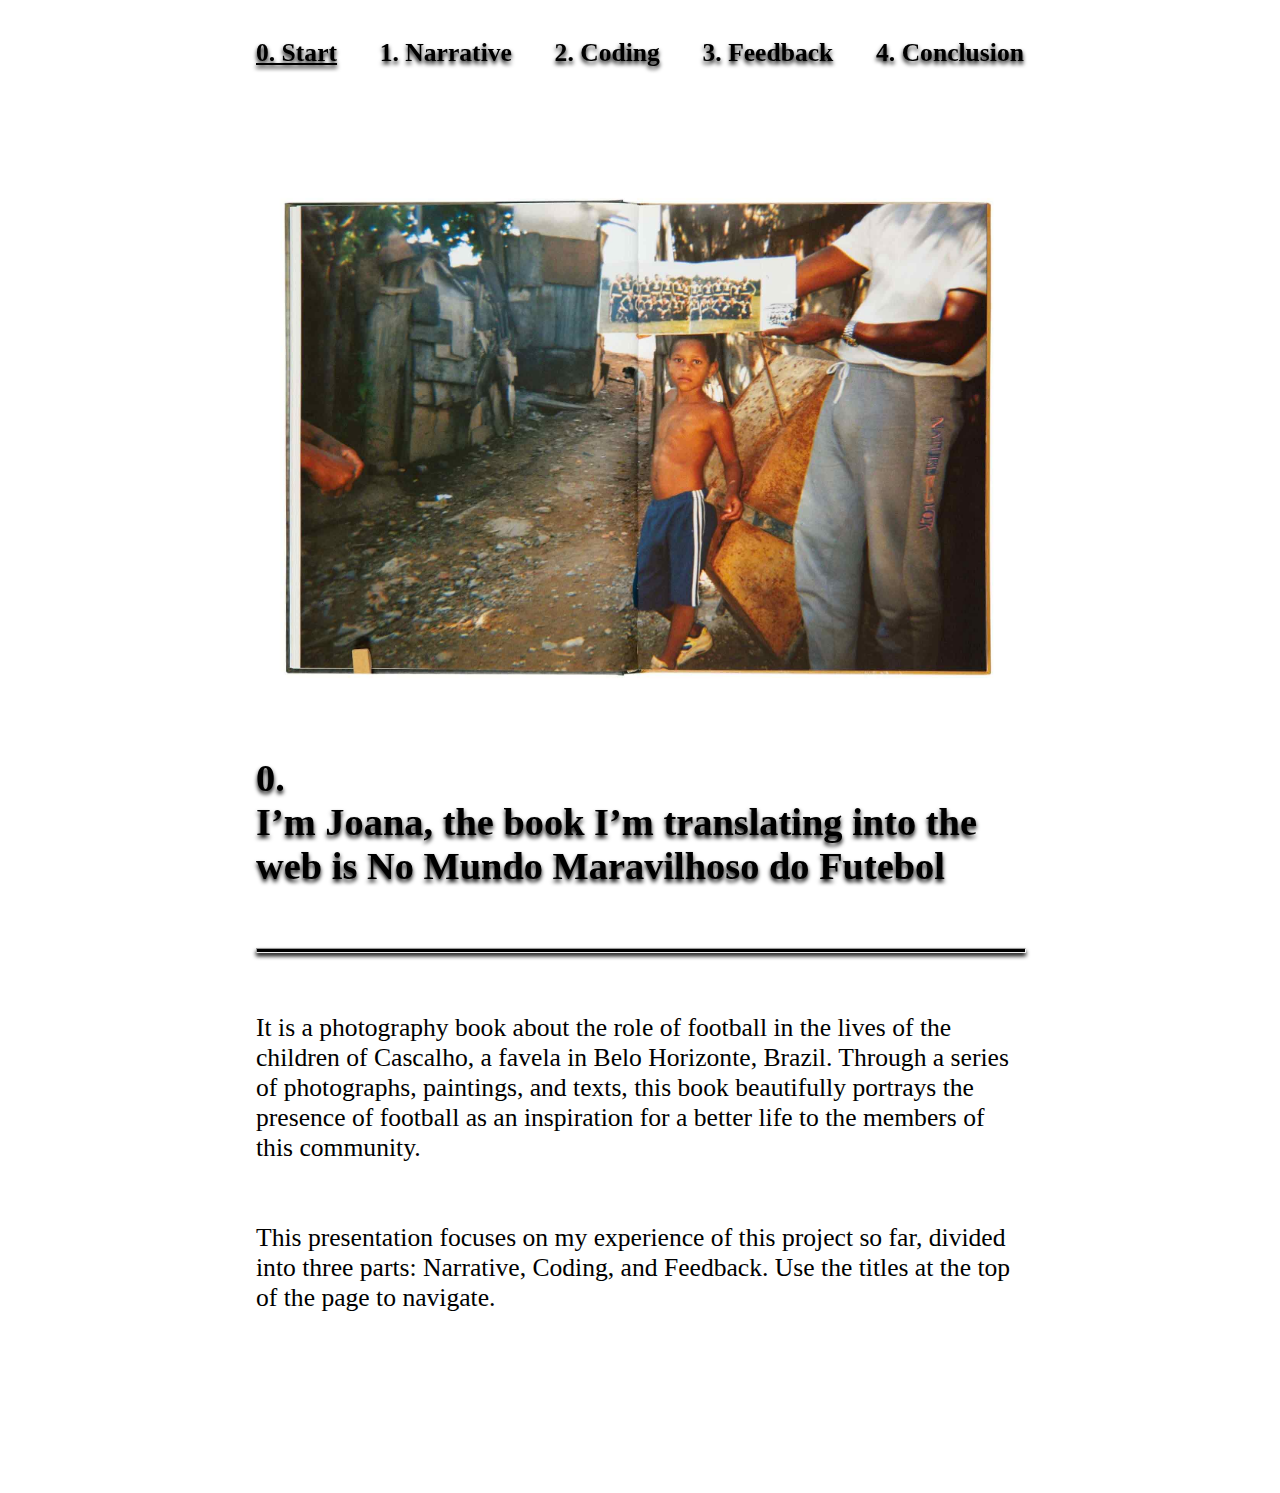
==== index.html @ 25c72490 "Presentation for coding class" ====
<!DOCTYPE html>
<html lang="en">
<head>
    <meta charset="UTF-8">
    <meta name="viewport" content="width=device-width, initial-scale=1.0">
    <title>0. Start</title>

    <link rel="stylesheet" href="styles.css">

</head>
<body>

    <div  id="firstItem"></div>

    <img id="imageSwap" src="media/0.jpg">

    <h1>0.<br>
    I’m Joana, the book I’m translating into the web is
    <a href="https://www.juliangermain.com/books/no-mundo-maravilhoso-do-futebol" target="_blank">No Mundo Maravilhoso do Futebol</a></h1>

    <hr>


    <p>It is a photography book about the role of football in the lives of the children of Cascalho, a favela in Belo Horizonte, Brazil. Through a series of photographs, paintings, and texts, this book beautifully portrays the presence of football as an inspiration for a better life to the members of this community.</p>
    <p>This presentation focuses on my experience of this project so far, divided into three parts: Narrative, Coding, and Feedback. Use the titles at the top of the page to navigate.</p>


    <div  id="lastItem"></div>


    <div id="nav">
        <h2><u>0. Start</u></h2>
        <h2><a href="narrative/narrative.html">1. Narrative</a></h2>
        <h2><a href="coding/coding.html">2. Coding</a></h2>
        <h2><a href="feedback/feedback.html">3. Feedback</a></h2>
        <h2><a href="conclusion/conclusion.html">4. Conclusion</a></h2>
    </div>
    
</body>
<script>
    let imageSwapDiv = document.getElementById("imageSwap");

    let index = 0;

    setInterval(function () {

        if(index <10){
            imageSwapDiv.src = "media/" + index + ".jpg";
            index++
        } else if(index > 9){
            index = 0;
            imageSwapDiv.src = "media/" + index + ".jpg";
        }

    }, 1000);
</script>
</html>
---- styles.css ----
*{
    padding: 0; margin: 0;
}

h1, p, img, video, #tinyguysdiv, hr{
    width: 60vw;
    margin-left: 20vw;
    margin-bottom: 60px;
}
    .tinyguys{
        width: auto;
        margin: 0;
    }

video{
    filter: drop-shadow(0px 3px 2px black);
}

h1{
    font-size: 3vw;
    filter: drop-shadow(0px 3px 2px black);
}

p, h2{
    font-size: 2vw;
}

hr{
    height: 3px;
    background-color: black;
    position: sticky;
    top: 8vw;
    filter: drop-shadow(0px 3px 2px black);
}


a{
    color: black;
    text-decoration: none;
}
    a:hover{
        /* font-style: italic; */
        text-decoration: underline;
    }




#firstItem{
    margin-top: 20vh;
}

#lastItem{
    margin-bottom: 20vh;
}

#nav{
    width: 60vw; margin-left: 20vw;
    position: fixed; top: 0;
    height: 8vw;
    background-color: white;
    display: flex;
    justify-content: space-between;
}
    #nav h2{
        padding-top: 3vw;
        filter: drop-shadow(0px 3px 2px black);
    }
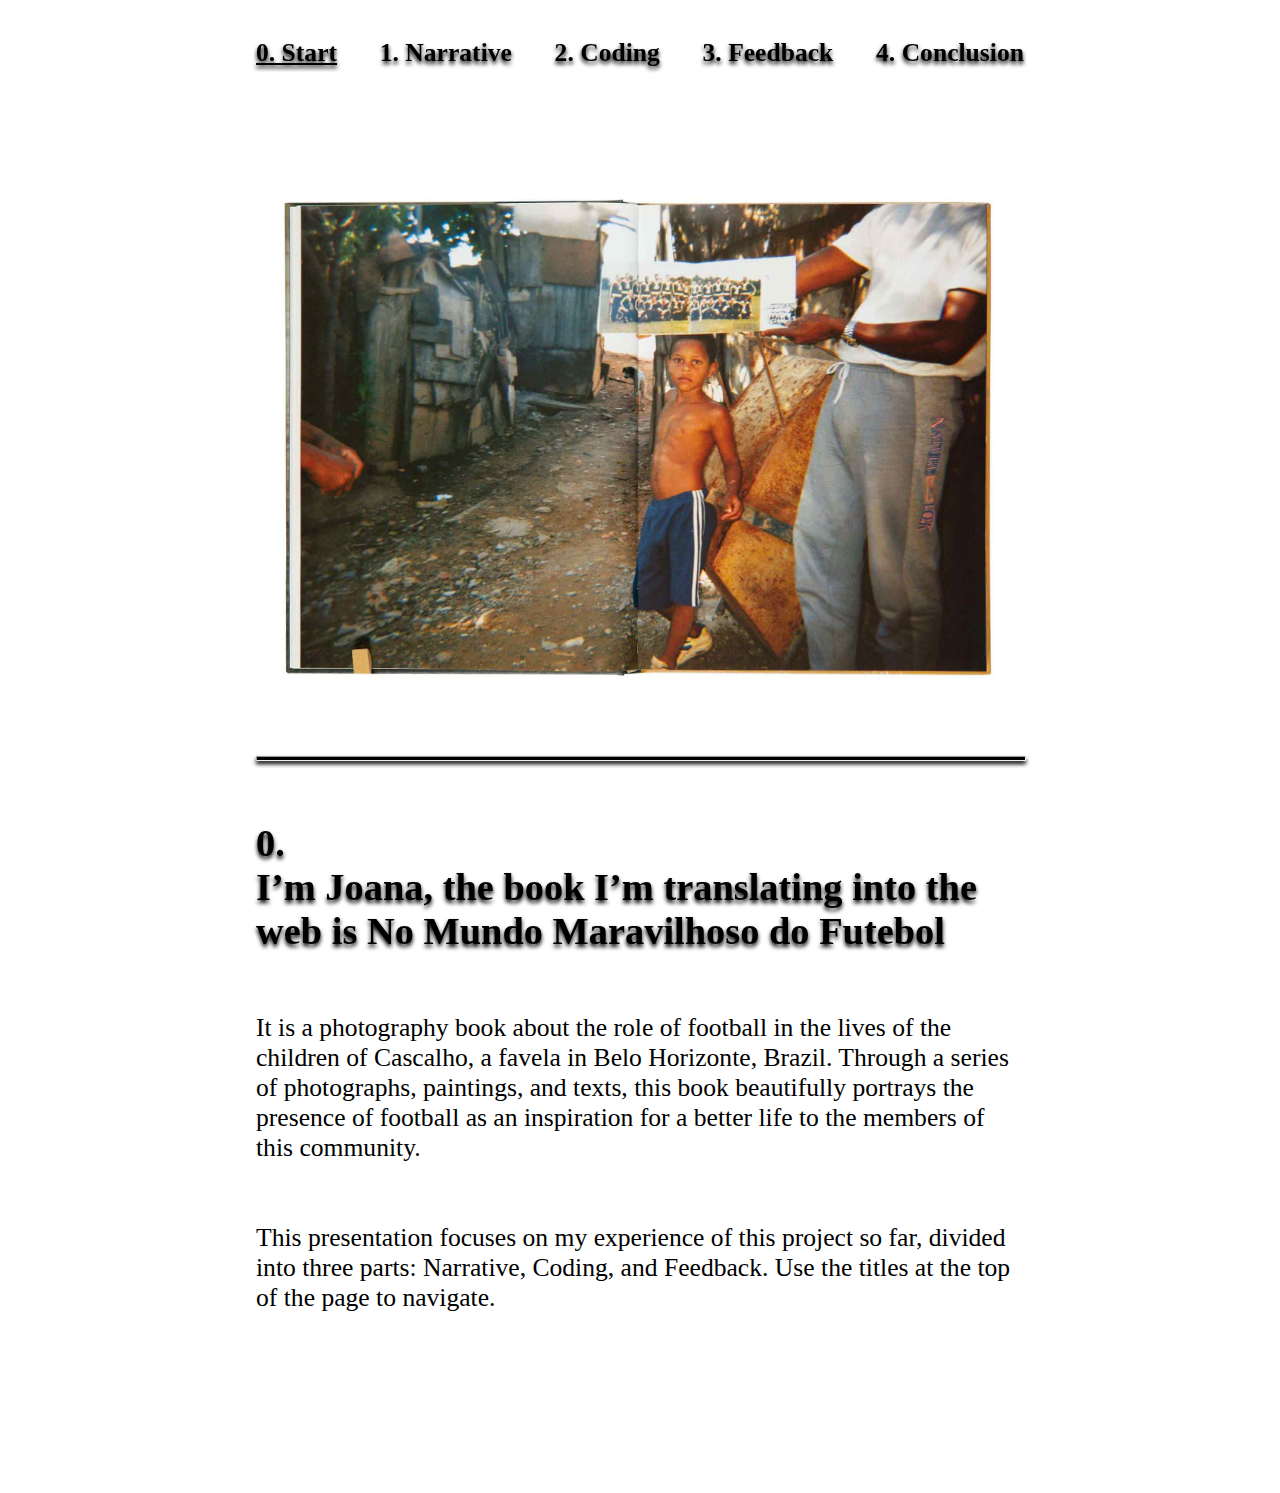
==== commit f7a846f1: "Updates to layout and mobile functions" ====
--- a/index.html
+++ b/index.html
@@ -11,14 +11,17 @@
 <body>
 
     <div  id="firstItem"></div>
+    
 
     <img id="imageSwap" src="media/0.jpg">
+
+    <hr>
+
 
     <h1>0.<br>
     I’m Joana, the book I’m translating into the web is
     <a href="https://www.juliangermain.com/books/no-mundo-maravilhoso-do-futebol" target="_blank">No Mundo Maravilhoso do Futebol</a></h1>
 
-    <hr>
 
 
     <p>It is a photography book about the role of football in the lives of the children of Cascalho, a favela in Belo Horizonte, Brazil. Through a series of photographs, paintings, and texts, this book beautifully portrays the presence of football as an inspiration for a better life to the members of this community.</p>
--- a/styles.css
+++ b/styles.css
@@ -65,4 +65,49 @@
     #nav h2{
         padding-top: 3vw;
         filter: drop-shadow(0px 3px 2px black);
-    }+    }
+
+
+
+@media only screen and (max-width:600px){
+
+    h1, p, img, video, #tinyguysdiv, hr{
+        width: 80vw;
+        margin-left: 10vw;
+        margin-bottom: 30px;
+    }
+
+    #nav{
+        width: 80vw;
+        margin-left: 10vw;
+    }
+
+    h1{
+        font-size: 6vw;
+    }
+
+    h2{
+        font-size: 3vw;
+    }
+
+    p{
+        font-size: 4vw;
+    }
+
+    hr{
+        height: 1px;
+    }
+
+    #firstItem{
+        margin-top: 10vh;
+    }
+
+    #lastItem{
+        margin-bottom: 10vh;
+    }
+
+    .tinyguys{
+        height: 50px;
+    }
+
+}